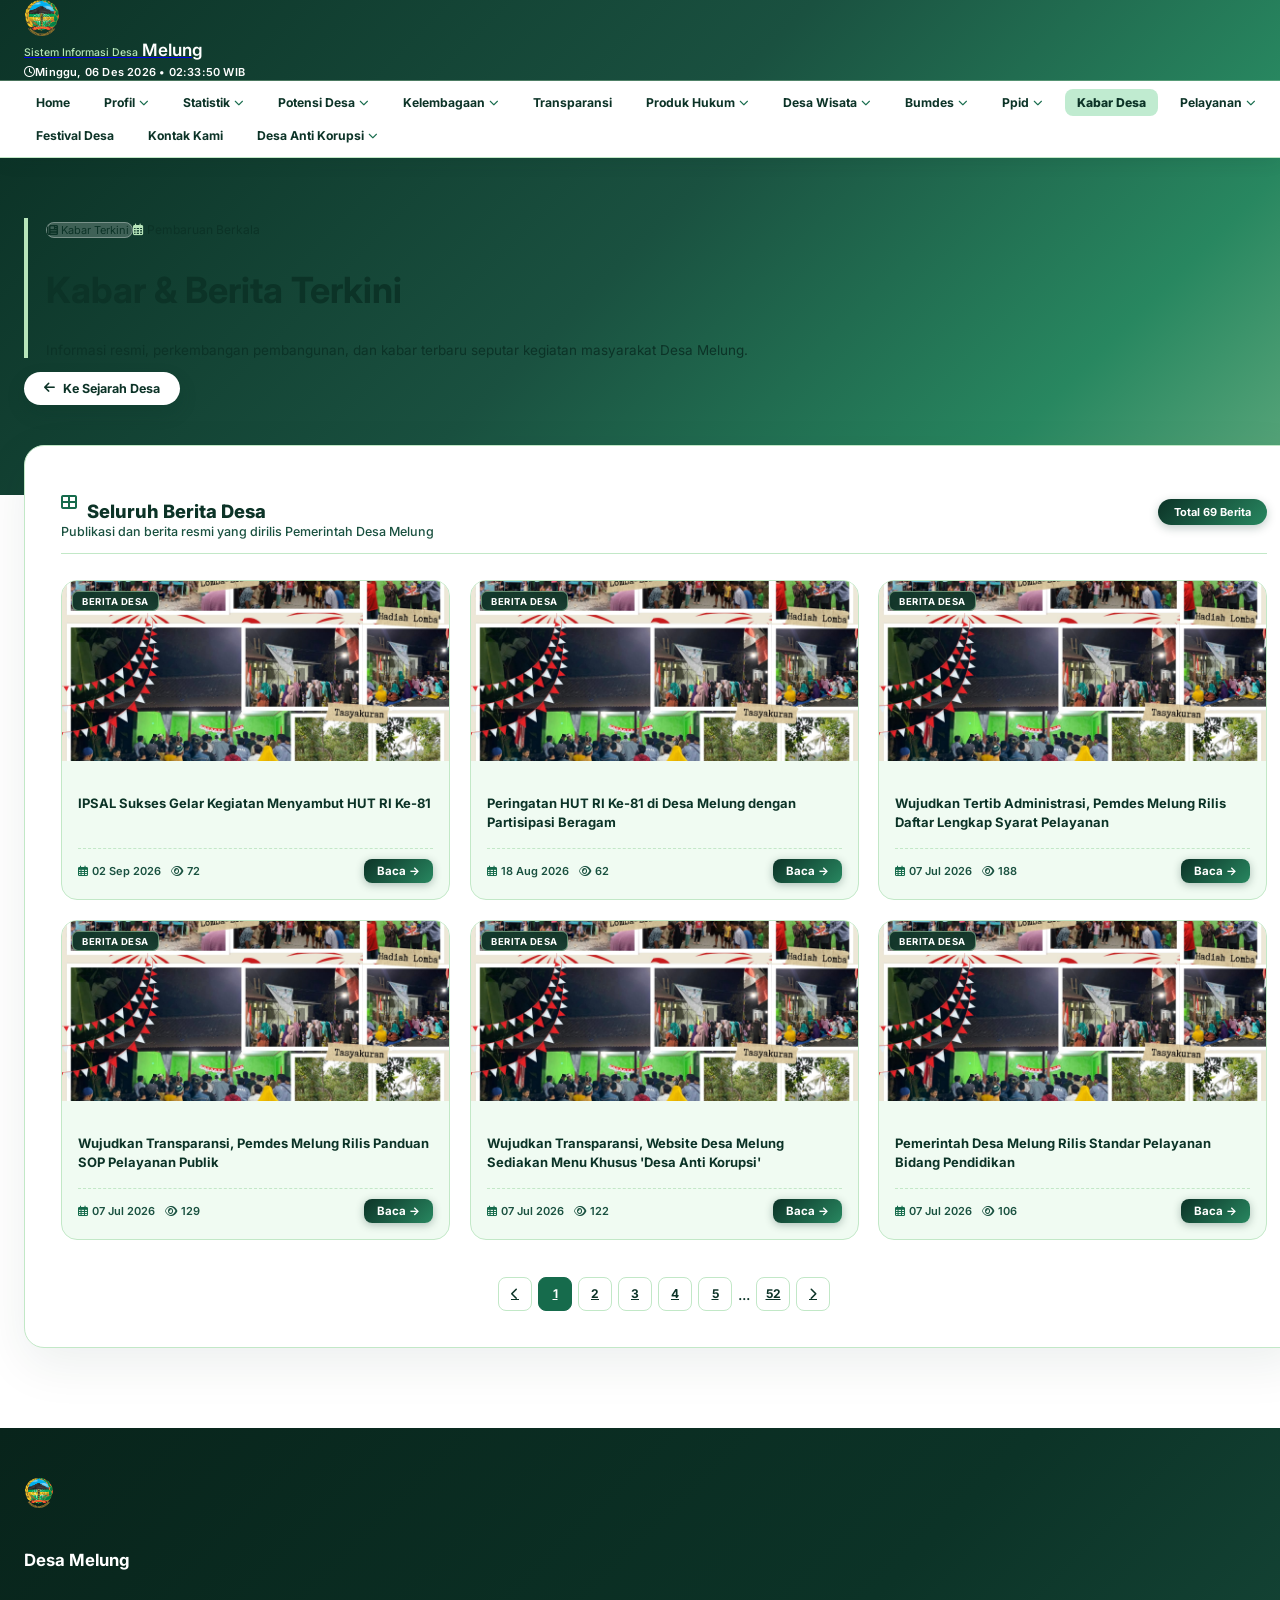
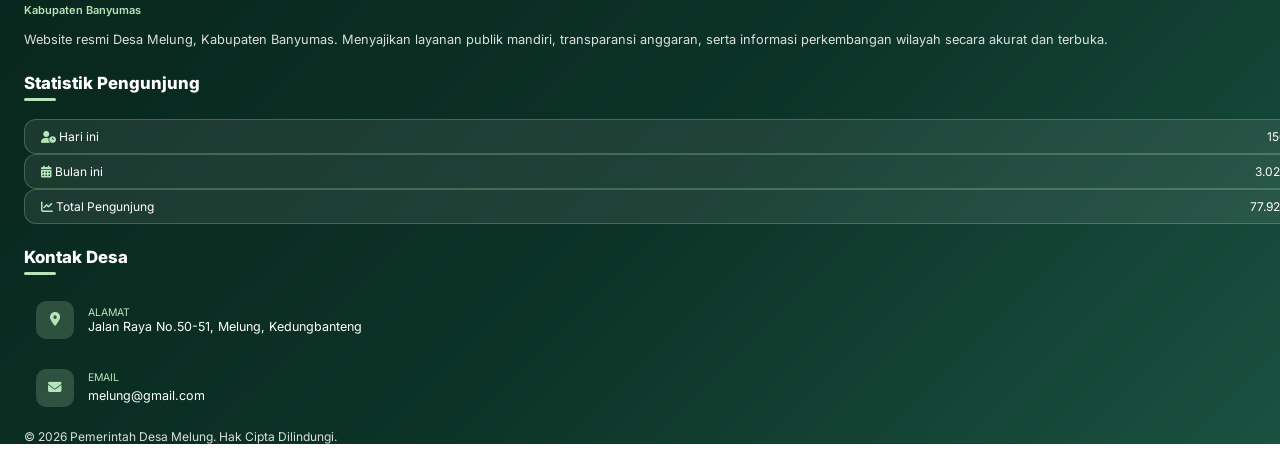
==== berita-desa/index.html @ a8d0fb26 "Update tampilan menu bar dan footer" ====
<!DOCTYPE html>
<html lang="id" id="top">
<head>
    <meta charset="utf-8">
    <meta name="viewport" content="width=device-width, initial-scale=1, shrink-to-fit=no">
    <title>Kabar & Berita Terkini - Desa Melung</title>
    <link rel="shortcut icon" href="../assets/images/logo-melung.png">
    <link rel="preconnect" href="https://fonts.googleapis.com">
    <link rel="preconnect" href="https://fonts.gstatic.com" crossorigin>
    <link href="https://fonts.googleapis.com/css2?family=Inter:wght@400;500;600;700;800&display=swap" rel="stylesheet">
    <link rel="stylesheet" href="https://cdnjs.cloudflare.com/ajax/libs/font-awesome/6.5.1/css/all.min.css">
    <link rel="stylesheet" href="https://melung.desa.id/themes/css/bootstrap.4.5.3.min.css">
    <link rel="stylesheet" href="style-custom.css">
</head>
<body class="home-two">
    <div class="page-wrapper w-100">
        <!-- Header -->
        <header class="main-header shadow-sm">
            <div class="header-top py-1 text-white">
                <div class="container-fluid d-flex align-items-center justify-content-between">
                    <a href="./index.html" class="brand-logo text-decoration-none d-flex align-items-center py-1">
                        <img src="../assets/images/logo-melung.png" alt="Logo Melung" class="mr-2 flex-shrink-0" style="width: 36px; height: 36px; object-fit: contain;">
                        <div class="d-flex flex-column" style="line-height: 1.2;">
                            <span class="text-uppercase" style="font-size: 10.5px; font-weight: 500; color: #b7e5ba;">Sistem Informasi Desa</span>
                            <span class="header-brand-name" style="font-size: 17px; font-weight: 600; color: #fff;">Melung</span>
                        </div>
                    </a>
                    <span class="header-realtime-info d-none d-sm-inline">
                        <i class="far fa-clock mr-1"></i><span id="realtime-clock">Memuat waktu...</span>
                    </span>
                </div>
            </div>

            <!-- Navigasi Utama (2 Baris Tanpa Ikon Menu) -->
            <div class="header-nav-bar">
                <div class="container-fluid">
                    <nav class="main-menu">
                        <ul class="navigation">
                            <li><a href="../sejarah-desa/" class="nav-static-item">Home</a></li>

                            <!-- Profil -->
                            <li class="nav-dropdown-item">
                                <a href="javascript:void(0)" class="nav-static-item">Profil <i class="fas fa-chevron-down nav-chevron"></i></a>
                                <div class="dropdown-popup">
                                    <a href="#" class="popup-link">Tentang Kami</a>
                                    <a href="#" class="popup-link">Visi Dan Misi</a>
                                    <a href="../sejarah-desa/" class="popup-link">Sejarah Desa</a>
                                    <a href="https://melung.desa.id/artikel-detail/profil-desa-melung" class="popup-link">Letak Geografis Desa</a>
                                    <a href="#" class="popup-link">Peta Desa</a>
                                    <a href="#" class="popup-link">Peta Pertanahan</a>
                                    <a href="https://melung.desa.id/artikel-detail/tentang-desa-melung" class="popup-link">Lambang, Motto, Dan Slogan Desa</a>
                                    <a href="#" class="popup-link">Prestasi Desa</a>
                                </div>
                            </li>

                            <!-- Statistik -->
                            <li class="nav-dropdown-item">
                                <a href="javascript:void(0)" class="nav-static-item">Statistik <i class="fas fa-chevron-down nav-chevron"></i></a>
                                <div class="dropdown-popup">
                                    <a href="https://melung.desa.id/artikel-detail/statistik" class="popup-link">Statistik Penduduk</a>
                                    <a href="#" class="popup-link">Statistik Pendidikan</a>
                                    <a href="#" class="popup-link">Statistik Pekerjaan</a>
                                    <a href="#" class="popup-link">Statistik Agama</a>
                                </div>
                            </li>

                            <!-- Potensi Desa -->
                            <li class="nav-dropdown-item">
                                <a href="javascript:void(0)" class="nav-static-item">Potensi Desa <i class="fas fa-chevron-down nav-chevron"></i></a>
                                <div class="dropdown-popup">
                                    <a href="#" class="popup-link">Potensi Perkebunan Kopi</a>
                                    <a href="#" class="popup-link">Pertanian & Peternakan</a>
                                    <a href="#" class="popup-link">Sumber Daya Air & PLTA</a>
                                    <a href="#" class="popup-link">UMKM Olahan Warga</a>
                                </div>
                            </li>

                            <!-- Kelembagaan -->
                            <li class="nav-dropdown-item">
                                <a href="javascript:void(0)" class="nav-static-item">Kelembagaan <i class="fas fa-chevron-down nav-chevron"></i></a>
                                <div class="dropdown-popup">
                                    <a href="https://melung.desa.id/artikel-detail/pemerintahan-desa" class="popup-link">Pemerintah Desa</a>
                                    <a href="https://melung.desa.id/artikel-detail/bpd" class="popup-link">BPD Desa Melung</a>
                                    <a href="https://melung.desa.id/artikel-detail/lembaga-kemasyarakatan-desa" class="popup-link">LPMD</a>
                                    <a href="#" class="popup-link">Karang Taruna</a>
                                </div>
                            </li>

                            <li><a href="https://melung.desa.id/artikel-detail/transparansi" class="nav-static-item">Transparansi</a></li>

                            <!-- Produk Hukum -->
                            <li class="nav-dropdown-item">
                                <a href="javascript:void(0)" class="nav-static-item">Produk Hukum <i class="fas fa-chevron-down nav-chevron"></i></a>
                                <div class="dropdown-popup">
                                    <a href="#" class="popup-link">Peraturan Desa (Perdes)</a>
                                    <a href="#" class="popup-link">Keputusan Kepala Desa</a>
                                </div>
                            </li>

                            <!-- Desa Wisata -->
                            <li class="nav-dropdown-item">
                                <a href="javascript:void(0)" class="nav-static-item">Desa Wisata <i class="fas fa-chevron-down nav-chevron"></i></a>
                                <div class="dropdown-popup">
                                    <a href="#" class="popup-link">Wisata Pagubugan Melung</a>
                                    <a href="#" class="popup-link">Ekowisata & Agro Camping</a>
                                </div>
                            </li>

                            <!-- Bumdes -->
                            <li class="nav-dropdown-item">
                                <a href="javascript:void(0)" class="nav-static-item">Bumdes <i class="fas fa-chevron-down nav-chevron"></i></a>
                                <div class="dropdown-popup">
                                    <a href="#" class="popup-link">Profil BUMDes Gumregah</a>
                                    <a href="#" class="popup-link">Unit Usaha BUMDes</a>
                                </div>
                            </li>

                            <!-- PPID -->
                            <li class="nav-dropdown-item">
                                <a href="javascript:void(0)" class="nav-static-item">Ppid <i class="fas fa-chevron-down nav-chevron"></i></a>
                                <div class="dropdown-popup">
                                    <a href="#" class="popup-link">Informasi Publik Berkala</a>
                                    <a href="#" class="popup-link">Permohonan Informasi</a>
                                </div>
                            </li>

                            <!-- Kabar Desa (Halaman Aktif) -->
                            <li><a href="./index.html" class="nav-static-item active">Kabar Desa</a></li>

                            <!-- Pelayanan -->
                            <li class="nav-dropdown-item">
                                <a href="javascript:void(0)" class="nav-static-item">Pelayanan <i class="fas fa-chevron-down nav-chevron"></i></a>
                                <div class="dropdown-popup">
                                    <a href="https://melung.desa.id/artikel-detail/wujudkan-tertib-administrasi-pemdes-melung-rilis-daftar-lengkap-syarat-pelayanan-publik" class="popup-link">Syarat Pelayanan</a>
                                    <a href="#" class="popup-link">Layanan Mandiri Online</a>
                                </div>
                            </li>

                            <li><a href="#" class="nav-static-item">Festival Desa</a></li>
                            <li><a href="#" class="nav-static-item">Kontak Kami</a></li>

                            <!-- Desa Anti Korupsi -->
                            <li class="nav-dropdown-item">
                                <a href="javascript:void(0)" class="nav-static-item">Desa Anti Korupsi <i class="fas fa-chevron-down nav-chevron"></i></a>
                                <div class="dropdown-popup">
                                    <a href="#" class="popup-link">Indikator Anti Korupsi</a>
                                    <a href="#" class="popup-link">Kanal Pengaduan WBS</a>
                                </div>
                            </li>
                        </ul>
                    </nav>
                </div>
            </div>
        </header>

        <!-- Hero Banner -->
        <section class="hero-page-banner">
            <div class="container-fluid">
                <div class="row align-items-center justify-content-between">
                    <div class="col-lg-9">
                        <div class="hero-title-wrapper">
                            <div class="d-flex align-items-center flex-wrap mb-2" style="gap: 8px;">
                                <span class="badge badge-success px-2.5 py-1 font-weight-bold" style="background: rgba(255,255,255,0.2); border: 1px solid rgba(255,255,255,0.3); border-radius: 20px; font-size: 11px;">
                                    <i class="fas fa-newspaper mr-1"></i> Kabar Terkini
                                </span>
                                <span class="text-white-50" style="font-size: 12px;"><i class="far fa-calendar-alt mr-1" style="color: #b7e5ba;"></i> Pembaruan Berkala</span>
                            </div>
                            <h1 class="text-white font-weight-bold" style="font-size: clamp(22px, 3.5vw, 36px);">Kabar & Berita Terkini</h1>
                            <p class="text-white-50 m-0" style="font-size: 13.5px;">Informasi resmi, perkembangan pembangunan, dan kabar terbaru seputar kegiatan masyarakat Desa Melung.</p>
                        </div>
                    </div>
                    <div class="col-lg-3 text-lg-right mt-3 mt-lg-0">
                        <a href="../sejarah-desa/" class="btn-back-landing">
                            <i class="fas fa-arrow-left mr-1"></i> Ke Sejarah Desa
                        </a>
                    </div>
                </div>
            </div>
        </section>

        <!-- Main Content -->
        <div style="background: var(--bg-body); padding-bottom: 80px; min-height: 70vh;">
            <div class="container-fluid">
                <div class="row">
                    <div class="col-12">
                        <div class="article-main-card">
                            <div class="news-header">
                                <div class="news-header-left">
                                    <div class="title-row">
                                        <span class="news-icon-square"><i class="fas fa-table-cells-large"></i></span>
                                        <h3 class="section-title">Seluruh Berita Desa</h3>
                                    </div>
                                    <p class="section-subtitle">Publikasi dan berita resmi yang dirilis Pemerintah Desa Melung</p>
                                </div>
                                <div class="news-header-right">
                                    <span class="badge-total">Total 69 Berita</span>
                                </div>
                            </div>

                            <div class="news-grid" id="newsGrid">
                                <!-- Render via JS -->
                            </div>

                            <div class="pagination-bar">
                                <a href="#" class="page-link prev"><i class="fas fa-chevron-left"></i></a>
                                <a href="#" class="page-link active">1</a>
                                <a href="#" class="page-link">2</a>
                                <a href="#" class="page-link">3</a>
                                <a href="#" class="page-link">4</a>
                                <a href="#" class="page-link">5</a>
                                <span class="page-dots">...</span>
                                <a href="#" class="page-link">52</a>
                                <a href="#" class="page-link next"><i class="fas fa-chevron-right"></i></a>
                            </div>
                        </div>
                    </div>
                </div>
            </div>
        </div>

        <!-- Footer -->
        <footer class="modern-footer-section">
            <div class="container-fluid position-relative z-2">
                <div class="row justify-content-between pb-3">
                    <div class="col-lg-4 col-md-6 mb-4">
                        <div class="d-flex align-items-center mb-3" style="gap: 12px;">
                            <div class="p-2 rounded-circle bg-white d-inline-flex align-items-center justify-content-center" style="width: 44px; height: 44px;">
                                <img src="../assets/images/logo-melung.png" alt="Logo Melung" style="height: 30px; width: 30px; object-fit: contain;">
                            </div>
                            <div>
                                <h5 class="font-weight-bold text-white mb-0" style="font-size: 1.05rem;">Desa Melung</h5>
                                <small style="color: #b7e5ba; font-weight: 600; font-size: 11px;">Kabupaten Banyumas</small>
                            </div>
                        </div>
                        <p style="font-size: 12.8px; color: rgba(255,255,255,0.85); line-height: 1.6;">Website resmi Desa Melung, Kabupaten Banyumas. Menyajikan layanan publik mandiri, transparansi anggaran, serta informasi perkembangan wilayah secara akurat dan terbuka.</p>
                    </div>

                    <div class="col-lg-4 col-md-6 mb-4">
                        <h4 class="modern-footer-title" style="font-size: 1.05rem;">Statistik Pengunjung</h4>
                        <div class="d-flex flex-column" style="gap: 9px;">
                            <div class="footer-counter-card" style="font-size: 12px; padding: 9px 16px;">
                                <div><i class="fas fa-user-clock mr-2"></i> Hari ini</div>
                                <span class="font-weight-bold">150</span>
                            </div>
                            <div class="footer-counter-card" style="font-size: 12px; padding: 9px 16px;">
                                <div><i class="fas fa-calendar-alt mr-2"></i> Bulan ini</div>
                                <span class="font-weight-bold">3.025</span>
                            </div>
                            <div class="footer-counter-card" style="font-size: 12px; padding: 9px 16px;">
                                <div><i class="fas fa-chart-line mr-2"></i> Total Pengunjung</div>
                                <span class="font-weight-bold" style="color: #b7e5ba;">77.926</span>
                            </div>
                        </div>
                    </div>

                    <div class="col-lg-4 col-md-12 mb-4">
                        <h4 class="modern-footer-title" style="font-size: 1.05rem;">Kontak Desa</h4>
                        <div class="footer-contact-item">
                            <div class="footer-contact-icon"><i class="fas fa-map-marker-alt"></i></div>
                            <div>
                                <div class="font-weight-bold" style="font-size: 10.5px;">ALAMAT</div>
                                <div style="font-size: 12.5px;">Jalan Raya No.50-51, Melung, Kedungbanteng</div>
                            </div>
                        </div>
                        <div class="footer-contact-item">
                            <div class="footer-contact-icon"><i class="fas fa-envelope"></i></div>
                            <div>
                                <div class="font-weight-bold" style="font-size: 10.5px;">EMAIL</div>
                                <span class="text-white" style="font-size: 12.5px;">melung@gmail.com</span>
                            </div>
                        </div>
                    </div>
                </div>

                <div class="text-center py-3 border-top" style="border-color: rgba(255,255,255,0.15) !important;">
                    <p class="mb-0" style="font-size: 12px; color: rgba(255,255,255,0.85);">&copy; 2026 Pemerintah Desa Melung. Hak Cipta Dilindungi.</p>
                </div>
            </div>
        </footer>
    </div>

    <a href="#top" id="backToTop" class="scroll-top">
        <span class="fa fa-angle-up"></span>
    </a>

    <script src="script.js"></script>
</body>
</html>
---- berita-desa/style-custom.css ----
:root {
  --bg-body: #ffffff;
  --bg-card: #ffffff;
  --bg-nav: #ffffff;
  --text-main: #0c3327;
  --text-muted: #1a5140;
  --border-ui: #c2e8c7;
  --border-input: #92d69a;
  --input-bg: #f0fbf2;
  --item-hover-bg: #dcf2e1;
  --accent-theme: #166b4c;
  --accent-soft: #b7e5ba;
  --accent-gold: #288760;
  --header-gradient: linear-gradient(135deg, #0c3327 0%, #1a5140 60%, #288760 100%);
  --hero-gradient: linear-gradient(135deg, #0c3327 0%, #1a5140 45%, #288760 80%, #5ca87c 100%);
  --footer-gradient: linear-gradient(135deg, #08241b 0%, #0c3327 55%, #1a5140 100%);
}

html {
  scroll-behavior: smooth;
}

html, body {
  width: 100%;
  margin: 0;
  padding: 0;
  overflow-x: clip !important;
}

body {
  background-color: var(--bg-body) !important;
  color: var(--text-main) !important;
  font-family: 'Inter', sans-serif;
}

button, input, select, textarea {
  font-family: inherit;
}

.container-fluid {
  width: 100% !important;
  padding: 0 1.5rem !important;
}

/* Header Navigasi 2 Baris */
.main-header {
  position: sticky !important;
  top: 0;
  width: 100%;
  z-index: 99999;
  background: var(--bg-nav) !important;
  box-shadow: 0 4px 18px -2px rgba(12, 51, 39, 0.12) !important;
}

.header-top {
  background: var(--header-gradient) !important;
  border-bottom: 1px solid rgba(183, 229, 186, 0.35);
}

.header-realtime-info {
  font-size: 11px !important;
  color: #ffffff !important;
  font-weight: 600;
  letter-spacing: 0.2px;
}

.header-realtime-info i {
  color: #ffffff !important;
}

.header-nav-bar {
  background: #ffffff !important;
  border-bottom: 1px solid var(--border-ui);
  padding: 8px 0 !important;
  overflow: visible !important;
}

.main-menu {
  overflow: visible !important;
}

.main-menu .navigation {
  display: flex !important;
  align-items: center;
  justify-content: flex-start;
  gap: 6px 10px;
  margin: 0;
  padding: 0;
  list-style: none;
  flex-wrap: wrap !important;
  overflow: visible !important;
}

.main-menu .navigation > li {
  position: relative !important;
  flex-shrink: 0;
}

.nav-static-item {
  font-weight: 700 !important;
  font-size: 12.2px;
  color: #0c3327 !important;
  background: transparent;
  padding: 6px 12px;
  border-radius: 8px;
  display: inline-flex;
  align-items: center;
  white-space: nowrap;
  text-decoration: none !important;
  transition: all 0.2s cubic-bezier(0.25, 1, 0.5, 1);
}

.nav-static-item:hover,
.nav-dropdown-item.is-open > .nav-static-item {
  background: #dcf2e1 !important;
  color: #0c3327 !important;
}

.nav-static-item.active {
  background: #c0ebd0 !important;
  color: #0c3327 !important;
  font-weight: 800 !important;
}

.nav-chevron {
  font-size: 9.5px;
  margin-left: 4px;
  color: #166b4c !important;
  transition: transform 0.3s cubic-bezier(0.34, 1.56, 0.64, 1);
}

.nav-dropdown-item.is-open .nav-chevron {
  transform: rotate(180deg);
}

/* Dropdown Popup */
.nav-dropdown-item {
  position: relative !important;
}

.dropdown-popup {
  position: absolute !important;
  top: 100% !important;
  left: 0 !important;
  min-width: 215px !important;
  background: #ffffff !important;
  border-radius: 12px !important;
  border: 1px solid rgba(0, 0, 0, 0.08) !important;
  box-shadow: 0 12px 32px rgba(12, 51, 39, 0.16) !important;
  padding: 8px 6px !important;
  display: flex !important;
  flex-direction: column !important;
  gap: 2px !important;
  z-index: 999999 !important;
  
  opacity: 0 !important;
  visibility: hidden !important;
  transform: translateY(-8px) !important;
  transform-origin: top center;
  pointer-events: none !important;
  
  transition: opacity 0.22s cubic-bezier(0.4, 0, 0.2, 1),
              transform 0.22s cubic-bezier(0.4, 0, 0.2, 1),
              visibility 0.22s ease !important;
  will-change: transform, opacity, visibility;
}

.nav-dropdown-item:hover .dropdown-popup,
.nav-dropdown-item.is-open .dropdown-popup {
  opacity: 1 !important;
  visibility: visible !important;
  transform: translateY(6px) !important;
  pointer-events: auto !important;
}

.nav-dropdown-item::after {
  content: '';
  position: absolute;
  top: 100%;
  left: 0;
  width: 100%;
  height: 10px;
}

.popup-link {
  display: block !important;
  padding: 7.5px 12px !important;
  font-size: 12px !important;
  font-weight: 600 !important;
  color: #2d3748 !important;
  text-decoration: none !important;
  border-radius: 8px !important;
  transition: background-color 0.2s ease, color 0.2s ease, transform 0.2s ease !important;
  white-space: nowrap;
}

.popup-link:hover {
  background-color: #dcf2e1 !important;
  color: #0c3327 !important;
  padding-left: 16px !important;
  transform: translateX(2px);
}

.popup-link.active {
  background: #c0ebd0 !important;
  color: #0c3327 !important;
  font-weight: 700;
}

/* Hero Banner */
.hero-page-banner {
  background: var(--hero-gradient);
  padding: 60px 0 90px;
  width: 100%;
  position: relative;
  overflow: hidden;
}

.hero-title-wrapper {
  border-left: 4px solid #b7e5ba;
  padding-left: 18px;
}

.btn-back-landing {
  display: inline-flex;
  align-items: center;
  gap: 8px;
  padding: 9px 20px;
  background: var(--bg-card);
  color: #0c3327 !important;
  font-weight: 700;
  font-size: 12.5px;
  border-radius: 30px;
  box-shadow: 0 8px 18px rgba(12, 51, 39, 0.2);
  text-decoration: none !important;
  transition: all 0.35s cubic-bezier(0.22, 1.25, 0.36, 1);
}

.btn-back-landing:hover {
  transform: translateX(-4px) scale(1.02);
  box-shadow: 0 10px 22px rgba(12, 51, 39, 0.3);
}

/* Kartu Utama & Grid Berita */
.article-main-card {
  background: var(--bg-card);
  border-radius: 20px;
  border: 1px solid var(--border-ui);
  box-shadow: 0 16px 50px rgba(12, 51, 39, 0.08);
  padding: 36px;
  margin-top: -50px;
  position: relative;
  z-index: 3;
}

.news-header {
  display: flex;
  justify-content: space-between;
  align-items: center;
  margin-bottom: 26px;
  padding-bottom: 14px;
  border-bottom: 1px solid var(--border-ui);
}

.title-row {
  display: flex;
  align-items: center;
  gap: 10px;
}

.news-icon-square {
  color: #166b4c !important;
  font-size: 16px;
}

.section-title {
  font-size: 1.15rem;
  font-weight: 800;
  color: #0c3327 !important;
  margin-bottom: 0;
}

.section-subtitle {
  font-size: 12.5px;
  color: #1a5140 !important;
  font-weight: 500;
  margin-top: 2px;
  margin-bottom: 0;
}

.badge-total {
  background: linear-gradient(135deg, #0c3327 0%, #288760 100%);
  color: #ffffff !important;
  padding: 6px 16px;
  border-radius: 50px;
  font-size: 11px;
  font-weight: 700;
  box-shadow: 0 3px 10px rgba(12, 51, 39, 0.25);
}

.news-grid {
  display: grid;
  grid-template-columns: repeat(3, 1fr);
  gap: 20px;
}

.news-card {
  background: var(--input-bg);
  border: 1px solid var(--border-ui);
  border-radius: 16px;
  overflow: hidden;
  display: flex;
  flex-direction: column;
  transition: transform 0.35s cubic-bezier(0.22, 1.25, 0.36, 1),
              box-shadow 0.35s ease,
              background-color 0.3s ease,
              border-color 0.3s ease;
  will-change: transform, box-shadow;
  cursor: pointer;
}

.news-card:hover {
  transform: translateY(-6px) scale(1.015);
  background-color: #ffffff !important;
  border-color: #288760;
  box-shadow: 0 16px 36px -6px rgba(12, 51, 39, 0.22);
}

.card-image-wrap {
  position: relative;
  width: 100%;
  height: 180px;
  background-color: #e2e8f0;
  overflow: hidden;
}

.card-thumb {
  width: 100%;
  height: 100%;
  object-fit: cover;
  transition: transform 0.5s cubic-bezier(0.16, 1, 0.3, 1);
}

.news-card:hover .card-thumb {
  transform: scale(1.08);
}

.card-badge {
  position: absolute;
  top: 10px;
  left: 10px;
  background: rgba(12, 51, 39, 0.92);
  backdrop-filter: blur(4px);
  color: #ffffff !important;
  border: 1px solid rgba(183, 229, 186, 0.5);
  font-size: 9.5px;
  font-weight: 700;
  letter-spacing: 0.5px;
  padding: 3.5px 9px;
  border-radius: 6px;
}

.card-content {
  padding: 16px;
  display: flex;
  flex-direction: column;
  flex-grow: 1;
}

.card-title {
  font-size: 13px;
  font-weight: 700;
  line-height: 1.45;
  color: #0c3327 !important;
  margin-bottom: 16px;
  display: -webkit-box;
  -webkit-line-clamp: 2;
  line-clamp: 2;
  -webkit-box-orient: vertical;
  overflow: hidden;
  height: 38px;
  transition: color 0.3s ease;
}

.news-card:hover .card-title {
  color: #166b4c !important;
}

.card-footer {
  margin-top: auto;
  display: flex;
  justify-content: space-between;
  align-items: center;
  padding-top: 10px;
  border-top: 1px dashed var(--border-ui);
}

.meta-stats {
  display: flex;
  align-items: center;
  gap: 10px;
  font-size: 11px;
}

.date-text, .views-text {
  color: #1a5140 !important;
  font-weight: 600;
  display: flex;
  align-items: center;
  gap: 4px;
}

.date-text i {
  color: #166b4c !important;
}

.btn-baca,
.btn-baca:hover,
.btn-baca:focus,
.btn-baca:active,
.btn-baca:visited {
  background: linear-gradient(135deg, #0c3327 0%, #288760 100%) !important;
  color: #ffffff !important;
  font-size: 11.5px;
  font-weight: 700;
  padding: 5px 13px;
  border-radius: 8px;
  display: inline-flex;
  align-items: center;
  gap: 5px;
  text-decoration: none !important;
  transition: transform 0.25s cubic-bezier(0.34, 1.56, 0.64, 1),
              box-shadow 0.25s ease,
              filter 0.25s ease;
  box-shadow: 0 2px 8px rgba(12, 51, 39, 0.3);
  border: none;
}

.btn-baca:hover {
  transform: translateY(-2px) scale(1.04);
  box-shadow: 0 6px 16px rgba(12, 51, 39, 0.4);
  filter: brightness(1.1);
  color: #ffffff !important;
}

/* Pop-Up Modal */
.article-modal-backdrop {
  position: fixed;
  top: 0;
  left: 0;
  width: 100vw;
  height: 100vh;
  background: rgba(12, 51, 39, 0.82);
  backdrop-filter: blur(6px);
  z-index: 999999;
  display: flex;
  align-items: center;
  justify-content: center;
  padding: 20px;
  opacity: 0;
  visibility: hidden;
  transition: all 0.35s ease;
}

.article-modal-backdrop.is-open {
  opacity: 1;
  visibility: visible;
}

.article-modal-container {
  background: #ffffff;
  width: 100%;
  max-width: 820px;
  max-height: 88vh;
  border-radius: 20px;
  box-shadow: 0 25px 60px rgba(0, 0, 0, 0.35);
  overflow-y: auto;
  position: relative;
  transform: translateY(30px) scale(0.95);
  transition: transform 0.35s cubic-bezier(0.22, 1.25, 0.36, 1);
  padding: 32px;
}

.article-modal-backdrop.is-open .article-modal-container {
  transform: translateY(0) scale(1);
}

.modal-close-btn {
  position: absolute;
  top: 18px;
  right: 18px;
  width: 36px;
  height: 36px;
  border-radius: 50%;
  background: #f1f5f9;
  color: #334155;
  border: none;
  display: flex;
  align-items: center;
  justify-content: center;
  font-size: 16px;
  cursor: pointer;
  transition: all 0.2s ease;
  z-index: 10;
}

.modal-close-btn:hover {
  background: #e2e8f0;
  color: #0f172a;
  transform: scale(1.1);
}

.modal-article-header {
  border-bottom: 1px solid var(--border-ui);
  padding-bottom: 16px;
  margin-bottom: 20px;
}

.modal-article-title {
  font-size: 1.45rem;
  font-weight: 800;
  color: #0c3327 !important;
  line-height: 1.4;
  margin-top: 10px;
  margin-bottom: 12px;
}

.modal-meta-row {
  display: flex;
  align-items: center;
  gap: 16px;
  font-size: 12px;
  color: #1a5140 !important;
  font-weight: 600;
}

.modal-banner-wrap {
  width: 100%;
  text-align: center;
  margin-bottom: 20px;
}

.modal-article-img {
  width: 100%;
  max-height: 300px;
  object-fit: cover;
  border-radius: 14px;
  box-shadow: 0 6px 18px rgba(0, 0, 0, 0.08);
}

.modal-article-body {
  font-size: 14.5px;
  line-height: 1.85;
  color: #0c3327 !important;
  text-align: justify;
}

.modal-article-body p {
  margin-bottom: 16px;
}

.ipsal-gallery-collage {
  position: relative;
  width: 100%;
  border-radius: 16px;
  overflow: hidden;
  margin-bottom: 24px;
  background: #f1f5f9;
  border: 1px solid var(--border-ui);
}

.ipsal-main-collage-img {
  width: 100%;
  height: auto;
  max-height: 320px;
  object-fit: cover;
  display: block;
}

.collage-label {
  position: absolute;
  background: #b7e5ba;
  color: #0c3327;
  font-family: 'Courier New', Courier, monospace;
  font-weight: 800;
  font-size: 13px;
  padding: 3px 12px;
  border-radius: 2px;
  box-shadow: 2px 3px 8px rgba(0, 0, 0, 0.25);
  border: 1px solid rgba(12, 51, 39, 0.2);
  z-index: 5;
}

.collage-item.pos-lomba .collage-label {
  top: 12px;
  left: 36%;
  transform: rotate(-3deg);
}

.collage-item.pos-hadiah .collage-label {
  top: 36px;
  right: 18px;
  transform: rotate(2deg);
}

.collage-item.pos-tasyakuran .collage-label {
  bottom: 24%;
  right: 22%;
  transform: rotate(-2deg);
}

/* Animasi Statistik Pengunjung & Kontak Desa */
.modern-footer-section {
  background: var(--footer-gradient);
  color: #ffffff !important;
  padding-top: 50px;
  width: 100%;
}

.modern-footer-title {
  padding-bottom: 8px;
  margin-bottom: 18px;
  position: relative;
  font-weight: 800;
}

.modern-footer-title::after {
  content: '';
  position: absolute;
  left: 0;
  bottom: 0;
  width: 32px;
  height: 3px;
  background: #b7e5ba;
  border-radius: 2px;
}

/* Kartu Statistik Pengunjung */
.footer-counter-card {
  background: rgba(255, 255, 255, 0.08);
  border: 1px solid rgba(183, 229, 186, 0.25);
  border-radius: 12px;
  display: flex;
  align-items: center;
  justify-content: space-between;
  transition: transform 0.35s cubic-bezier(0.34, 1.56, 0.64, 1),
              box-shadow 0.35s ease,
              background-color 0.3s ease,
              border-color 0.3s ease;
  cursor: default;
  position: relative;
  overflow: hidden;
}

.footer-counter-card::before {
  content: '';
  position: absolute;
  top: 0;
  left: -100%;
  width: 50%;
  height: 100%;
  background: linear-gradient(90deg, transparent, rgba(255, 255, 255, 0.15), transparent);
  transition: left 0.6s ease;
}

.footer-counter-card:hover {
  transform: translateY(-4px) scale(1.02);
  background-color: rgba(255, 255, 255, 0.16) !important;
  border-color: rgba(183, 229, 186, 0.6) !important;
  box-shadow: 0 10px 24px -4px rgba(0, 0, 0, 0.3), 0 0 12px rgba(183, 229, 186, 0.2);
}

.footer-counter-card:hover::before {
  left: 120%;
}

.footer-counter-card i {
  transition: transform 0.35s cubic-bezier(0.34, 1.56, 0.64, 1), color 0.3s ease;
  color: #b7e5ba !important;
}

.footer-counter-card:hover i {
  transform: scale(1.25) rotate(-10deg);
  color: #ffffff !important;
}

.footer-counter-card span {
  transition: transform 0.3s ease, color 0.3s ease, text-shadow 0.3s ease;
  color: #ffffff !important;
}

.footer-counter-card:hover span {
  color: #b7e5ba !important;
  text-shadow: 0 0 8px rgba(183, 229, 186, 0.4);
}

/* Kontak Desa */
.footer-contact-item {
  display: flex;
  align-items: center;
  gap: 14px;
  margin-bottom: 14px;
  padding: 8px 12px;
  border-radius: 12px;
  background: transparent;
  transition: transform 0.35s cubic-bezier(0.25, 1, 0.5, 1),
              background-color 0.3s ease,
              box-shadow 0.3s ease;
  cursor: default;
}

.footer-contact-item:hover {
  transform: translateX(8px);
  background-color: rgba(255, 255, 255, 0.08);
  box-shadow: 0 4px 14px rgba(0, 0, 0, 0.15);
}

.footer-contact-icon {
  width: 38px;
  height: 38px;
  border-radius: 10px;
  background: rgba(183, 229, 186, 0.2);
  color: #b7e5ba !important;
  display: flex;
  align-items: center;
  justify-content: center;
  flex-shrink: 0;
  font-size: 13.5px;
  transition: transform 0.4s cubic-bezier(0.34, 1.56, 0.64, 1),
              background-color 0.3s ease,
              color 0.3s ease,
              box-shadow 0.3s ease;
}

.footer-contact-item:hover .footer-contact-icon {
  transform: scale(1.18) rotate(12deg);
  background-color: #b7e5ba !important;
  color: #0c3327 !important;
  box-shadow: 0 6px 16px rgba(183, 229, 186, 0.35);
}

.footer-contact-item div div:first-child {
  transition: color 0.3s ease, letter-spacing 0.3s ease;
  color: #b7e5ba !important;
}

.footer-contact-item:hover div div:first-child {
  color: #ffffff !important;
  letter-spacing: 0.8px;
}

/* Scroll Top & Responsive */
.pagination-bar {
  display: flex;
  justify-content: center;
  align-items: center;
  gap: 6px;
  margin-top: 36px;
}

.page-link {
  width: 32px;
  height: 32px;
  display: inline-flex;
  justify-content: center;
  align-items: center;
  font-size: 12px;
  font-weight: 700;
  color: #0c3327 !important;
  border-radius: 8px;
  border: 1px solid var(--border-ui);
  background: #ffffff;
  transition: all 0.2s ease;
}

.page-link.active {
  background: #166b4c !important;
  color: #ffffff !important;
  border-color: #166b4c;
}

.page-link:hover:not(.active) {
  background: #dcf2e1;
  color: #0c3327;
  border-color: #288760;
}

.scroll-top {
  position: fixed;
  bottom: 25px;
  right: 25px;
  width: 38px;
  height: 38px;
  background: linear-gradient(135deg, #0c3327, #288760);
  color: #ffffff !important;
  border-radius: 50%;
  z-index: 999;
  box-shadow: 0 4px 12px rgba(12, 51, 39, 0.35);
  display: inline-flex;
  align-items: center;
  justify-content: center;
  text-decoration: none;
  font-size: 13px;
  transition: transform 0.35s cubic-bezier(0.22, 1.25, 0.36, 1);
}

.scroll-top:hover {
  transform: translateY(-4px) scale(1.08);
}

@media (max-width: 991px) {
  .container-fluid {
    padding: 0 1rem !important;
  }
  .main-menu .navigation {
    justify-content: flex-start !important;
    gap: 4px;
  }
  .news-grid {
    grid-template-columns: repeat(2, 1fr);
  }
}

@media (max-width: 768px) {
  .article-main-card {
    padding: 20px 16px !important;
    margin-top: -25px !important;
  }
  .news-grid {
    grid-template-columns: 1fr;
  }
  .news-header {
    flex-direction: column;
    align-items: flex-start;
    gap: 12px;
  }
}
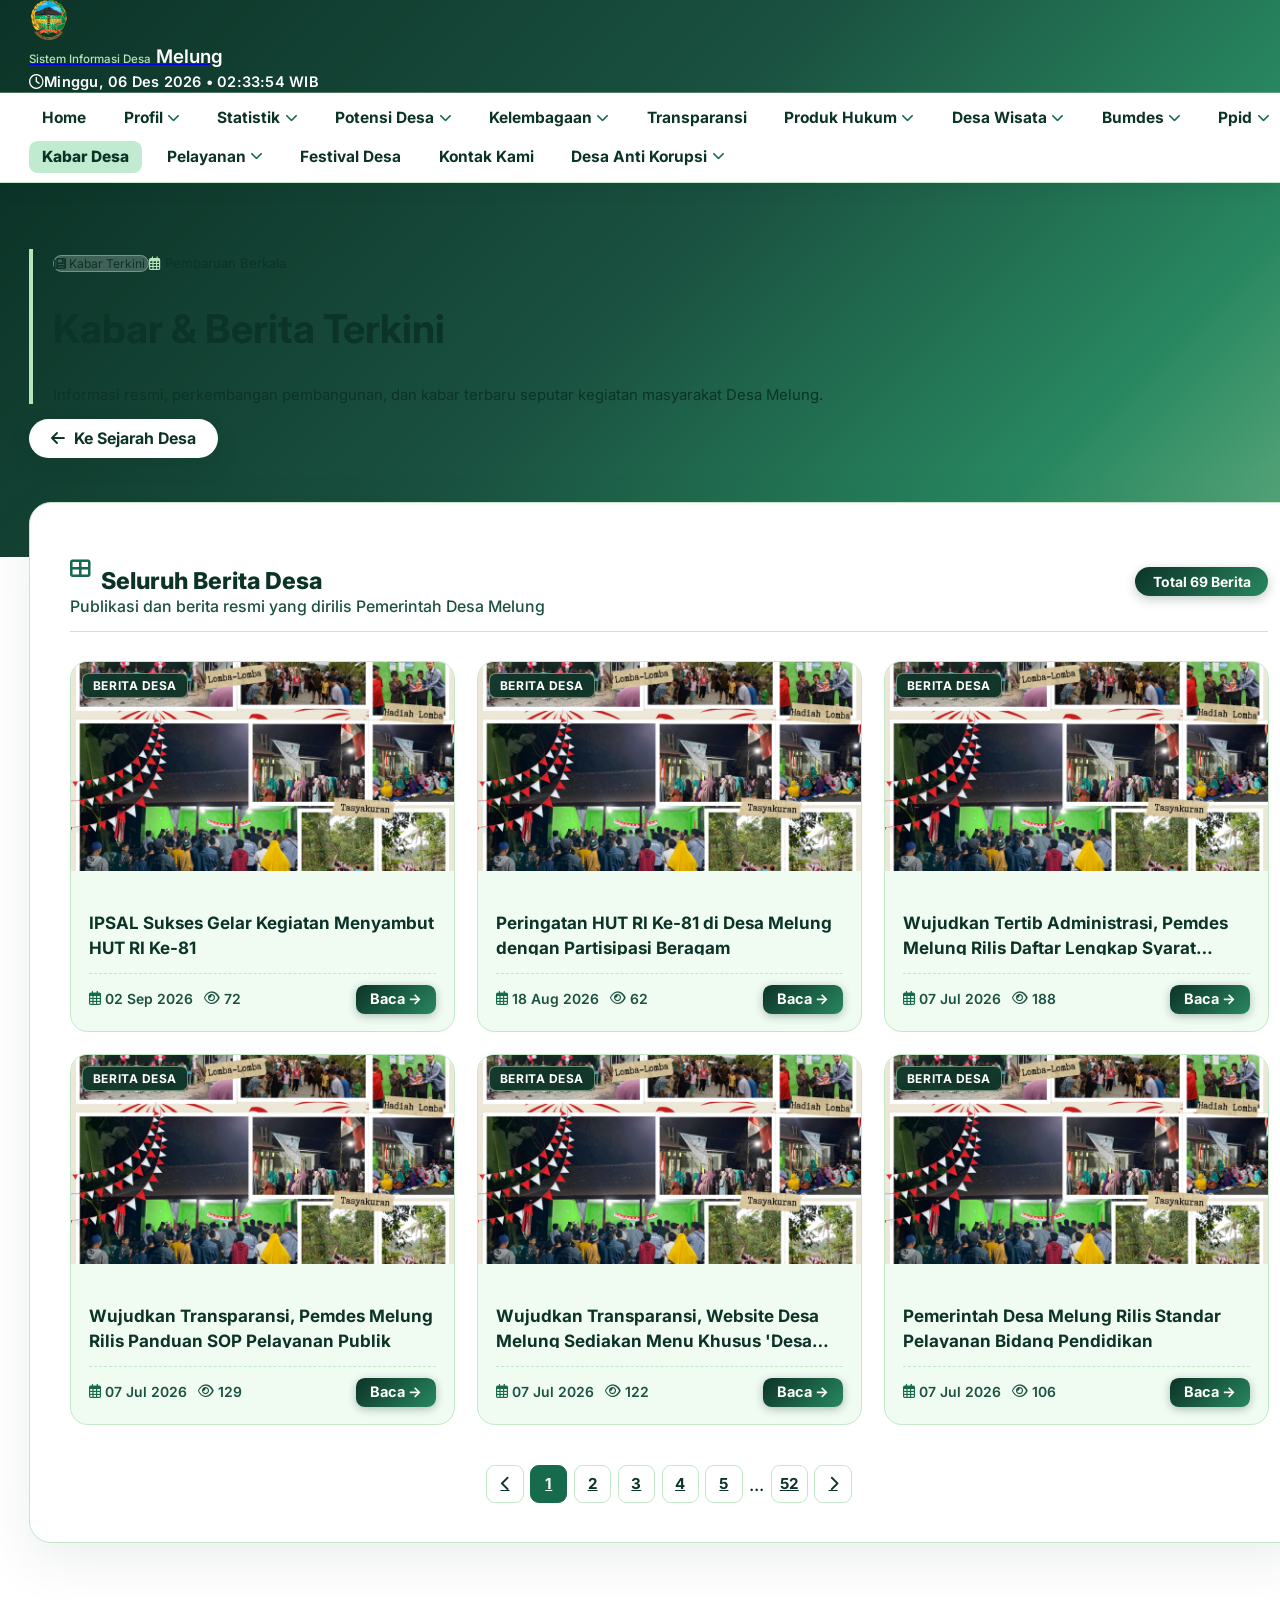
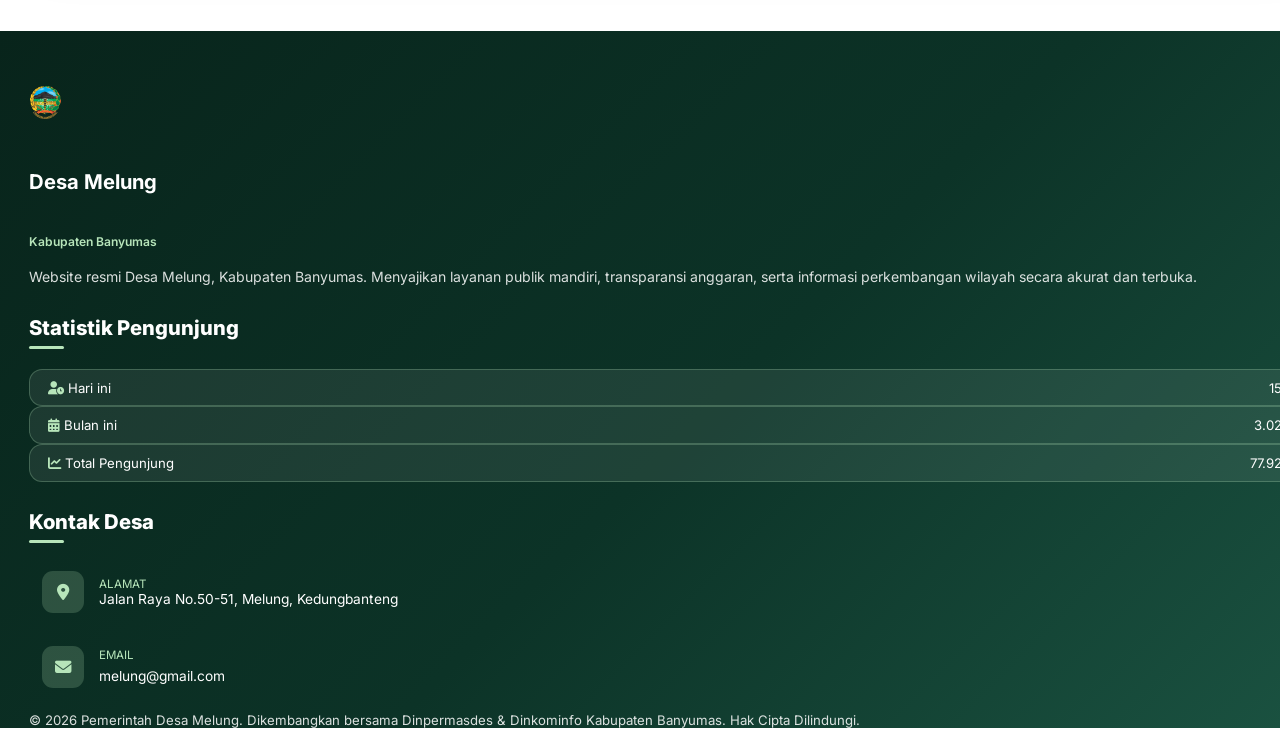
==== commit dded262d: "Update tampilan zoom dan styling berita serta sejarah desa" ====
--- a/berita-desa/index.html
+++ b/berita-desa/index.html
@@ -273,7 +273,7 @@
                 </div>
 
                 <div class="text-center py-3 border-top" style="border-color: rgba(255,255,255,0.15) !important;">
-                    <p class="mb-0" style="font-size: 12px; color: rgba(255,255,255,0.85);">&copy; 2026 Pemerintah Desa Melung. Hak Cipta Dilindungi.</p>
+                    <p class="mb-0" style="font-size: 12px; color: rgba(255,255,255,0.85);">&copy; 2026 Pemerintah Desa Melung. Dikembangkan bersama Dinpermasdes & Dinkominfo Kabupaten Banyumas. Hak Cipta Dilindungi.</p>
                 </div>
             </div>
         </footer>
--- a/berita-desa/style-custom.css
+++ b/berita-desa/style-custom.css
@@ -1,417 +1,423 @@
 :root {
-  --bg-body: #ffffff;
-  --bg-card: #ffffff;
-  --bg-nav: #ffffff;
-  --text-main: #0c3327;
-  --text-muted: #1a5140;
-  --border-ui: #c2e8c7;
-  --border-input: #92d69a;
-  --input-bg: #f0fbf2;
-  --item-hover-bg: #dcf2e1;
-  --accent-theme: #166b4c;
-  --accent-soft: #b7e5ba;
-  --accent-gold: #288760;
-  --header-gradient: linear-gradient(135deg, #0c3327 0%, #1a5140 60%, #288760 100%);
-  --hero-gradient: linear-gradient(135deg, #0c3327 0%, #1a5140 45%, #288760 80%, #5ca87c 100%);
-  --footer-gradient: linear-gradient(135deg, #08241b 0%, #0c3327 55%, #1a5140 100%);
+--bg-body: #ffffff;
+--bg-card: #ffffff;
+--bg-nav: #ffffff;
+--text-main: #0c3327;
+--text-muted: #1a5140;
+--border-ui: #c2e8c7;
+--border-input: #92d69a;
+--input-bg: #f0fbf2;
+--item-hover-bg: #dcf2e1;
+--accent-theme: #166b4c;
+--accent-soft: #b7e5ba;
+--accent-gold: #288760;
+--header-gradient: linear-gradient(135deg, #0c3327 0%, #1a5140 60%, #288760 100%);
+--hero-gradient: linear-gradient(135deg, #0c3327 0%, #1a5140 45%, #288760 80%, #5ca87c 100%);
+--footer-gradient: linear-gradient(135deg, #08241b 0%, #0c3327 55%, #1a5140 100%);
 }
 
 html {
-  scroll-behavior: smooth;
+scroll-behavior: smooth;
+/* Mengatur font dasar ke 110% agar pas (tidak terlalu besar) */
+font-size: 110% !important;
 }
 
 html, body {
-  width: 100%;
-  margin: 0;
-  padding: 0;
-  overflow-x: clip !important;
+width: 100%;
+margin: 0;
+padding: 0;
+overflow-x: clip !important;
 }
 
 body {
-  background-color: var(--bg-body) !important;
-  color: var(--text-main) !important;
-  font-family: 'Inter', sans-serif;
+background-color: var(--bg-body) !important;
+color: var(--text-main) !important;
+font-family: 'Inter', sans-serif;
+/* Zoom 110% ideal */
+zoom: 1.1;
+-moz-transform: scale(1.1);
+-moz-transform-origin: 0 0;
 }
 
 button, input, select, textarea {
-  font-family: inherit;
+font-family: inherit;
 }
 
 .container-fluid {
-  width: 100% !important;
-  padding: 0 1.5rem !important;
+width: 100% !important;
+padding: 0 1.5rem !important;
 }
 
 /* Header Navigasi 2 Baris */
 .main-header {
-  position: sticky !important;
-  top: 0;
-  width: 100%;
-  z-index: 99999;
-  background: var(--bg-nav) !important;
-  box-shadow: 0 4px 18px -2px rgba(12, 51, 39, 0.12) !important;
+position: sticky !important;
+top: 0;
+width: 100%;
+z-index: 99999;
+background: var(--bg-nav) !important;
+box-shadow: 0 4px 18px -2px rgba(12, 51, 39, 0.12) !important;
 }
 
 .header-top {
-  background: var(--header-gradient) !important;
-  border-bottom: 1px solid rgba(183, 229, 186, 0.35);
+background: var(--header-gradient) !important;
+border-bottom: 1px solid rgba(183, 229, 186, 0.35);
 }
 
 .header-realtime-info {
-  font-size: 11px !important;
-  color: #ffffff !important;
-  font-weight: 600;
-  letter-spacing: 0.2px;
+font-size: 0.75rem !important;
+color: #ffffff !important;
+font-weight: 600;
+letter-spacing: 0.2px;
 }
 
 .header-realtime-info i {
-  color: #ffffff !important;
+color: #ffffff !important;
 }
 
 .header-nav-bar {
-  background: #ffffff !important;
-  border-bottom: 1px solid var(--border-ui);
-  padding: 8px 0 !important;
-  overflow: visible !important;
+background: #ffffff !important;
+border-bottom: 1px solid var(--border-ui);
+padding: 8px 0 !important;
+overflow: visible !important;
 }
 
 .main-menu {
-  overflow: visible !important;
+overflow: visible !important;
 }
 
 .main-menu .navigation {
-  display: flex !important;
-  align-items: center;
-  justify-content: flex-start;
-  gap: 6px 10px;
-  margin: 0;
-  padding: 0;
-  list-style: none;
-  flex-wrap: wrap !important;
-  overflow: visible !important;
+display: flex !important;
+align-items: center;
+justify-content: flex-start;
+gap: 6px 10px;
+margin: 0;
+padding: 0;
+list-style: none;
+flex-wrap: wrap !important;
+overflow: visible !important;
 }
 
 .main-menu .navigation > li {
-  position: relative !important;
-  flex-shrink: 0;
+position: relative !important;
+flex-shrink: 0;
 }
 
 .nav-static-item {
-  font-weight: 700 !important;
-  font-size: 12.2px;
-  color: #0c3327 !important;
-  background: transparent;
-  padding: 6px 12px;
-  border-radius: 8px;
-  display: inline-flex;
-  align-items: center;
-  white-space: nowrap;
-  text-decoration: none !important;
-  transition: all 0.2s cubic-bezier(0.25, 1, 0.5, 1);
+font-weight: 700 !important;
+font-size: 0.8rem;
+color: #0c3327 !important;
+background: transparent;
+padding: 6px 12px;
+border-radius: 8px;
+display: inline-flex;
+align-items: center;
+white-space: nowrap;
+text-decoration: none !important;
+transition: all 0.2s cubic-bezier(0.25, 1, 0.5, 1);
 }
 
 .nav-static-item:hover,
 .nav-dropdown-item.is-open > .nav-static-item {
-  background: #dcf2e1 !important;
-  color: #0c3327 !important;
+background: #dcf2e1 !important;
+color: #0c3327 !important;
 }
 
 .nav-static-item.active {
-  background: #c0ebd0 !important;
-  color: #0c3327 !important;
-  font-weight: 800 !important;
+background: #c0ebd0 !important;
+color: #0c3327 !important;
+font-weight: 800 !important;
 }
 
 .nav-chevron {
-  font-size: 9.5px;
-  margin-left: 4px;
-  color: #166b4c !important;
-  transition: transform 0.3s cubic-bezier(0.34, 1.56, 0.64, 1);
+font-size: 0.65rem;
+margin-left: 4px;
+color: #166b4c !important;
+transition: transform 0.3s cubic-bezier(0.34, 1.56, 0.64, 1);
 }
 
 .nav-dropdown-item.is-open .nav-chevron {
-  transform: rotate(180deg);
+transform: rotate(180deg);
 }
 
 /* Dropdown Popup */
 .nav-dropdown-item {
-  position: relative !important;
+position: relative !important;
 }
 
 .dropdown-popup {
-  position: absolute !important;
-  top: 100% !important;
-  left: 0 !important;
-  min-width: 215px !important;
-  background: #ffffff !important;
-  border-radius: 12px !important;
-  border: 1px solid rgba(0, 0, 0, 0.08) !important;
-  box-shadow: 0 12px 32px rgba(12, 51, 39, 0.16) !important;
-  padding: 8px 6px !important;
-  display: flex !important;
-  flex-direction: column !important;
-  gap: 2px !important;
-  z-index: 999999 !important;
-  
-  opacity: 0 !important;
-  visibility: hidden !important;
-  transform: translateY(-8px) !important;
-  transform-origin: top center;
-  pointer-events: none !important;
-  
-  transition: opacity 0.22s cubic-bezier(0.4, 0, 0.2, 1),
-              transform 0.22s cubic-bezier(0.4, 0, 0.2, 1),
-              visibility 0.22s ease !important;
-  will-change: transform, opacity, visibility;
+position: absolute !important;
+top: 100% !important;
+left: 0 !important;
+min-width: 215px !important;
+background: #ffffff !important;
+border-radius: 12px !important;
+border: 1px solid rgba(0, 0, 0, 0.08) !important;
+box-shadow: 0 12px 32px rgba(12, 51, 39, 0.16) !important;
+padding: 8px 6px !important;
+display: flex !important;
+flex-direction: column !important;
+gap: 2px !important;
+z-index: 999999 !important;
+
+opacity: 0 !important;
+visibility: hidden !important;
+transform: translateY(-8px) !important;
+transform-origin: top center;
+pointer-events: none !important;
+
+transition: opacity 0.22s cubic-bezier(0.4, 0, 0.2, 1),
+transform 0.22s cubic-bezier(0.4, 0, 0.2, 1),
+visibility 0.22s ease !important;
+will-change: transform, opacity, visibility;
 }
 
 .nav-dropdown-item:hover .dropdown-popup,
 .nav-dropdown-item.is-open .dropdown-popup {
-  opacity: 1 !important;
-  visibility: visible !important;
-  transform: translateY(6px) !important;
-  pointer-events: auto !important;
+opacity: 1 !important;
+visibility: visible !important;
+transform: translateY(6px) !important;
+pointer-events: auto !important;
 }
 
 .nav-dropdown-item::after {
-  content: '';
-  position: absolute;
-  top: 100%;
-  left: 0;
-  width: 100%;
-  height: 10px;
+content: '';
+position: absolute;
+top: 100%;
+left: 0;
+width: 100%;
+height: 10px;
 }
 
 .popup-link {
-  display: block !important;
-  padding: 7.5px 12px !important;
-  font-size: 12px !important;
-  font-weight: 600 !important;
-  color: #2d3748 !important;
-  text-decoration: none !important;
-  border-radius: 8px !important;
-  transition: background-color 0.2s ease, color 0.2s ease, transform 0.2s ease !important;
-  white-space: nowrap;
+display: block !important;
+padding: 7.5px 12px !important;
+font-size: 0.78rem !important;
+font-weight: 600 !important;
+color: #2d3748 !important;
+text-decoration: none !important;
+border-radius: 8px !important;
+transition: background-color 0.2s ease, color 0.2s ease, transform 0.2s ease !important;
+white-space: nowrap;
 }
 
 .popup-link:hover {
-  background-color: #dcf2e1 !important;
-  color: #0c3327 !important;
-  padding-left: 16px !important;
-  transform: translateX(2px);
+background-color: #dcf2e1 !important;
+color: #0c3327 !important;
+padding-left: 16px !important;
+transform: translateX(2px);
 }
 
 .popup-link.active {
-  background: #c0ebd0 !important;
-  color: #0c3327 !important;
-  font-weight: 700;
+background: #c0ebd0 !important;
+color: #0c3327 !important;
+font-weight: 700;
 }
 
 /* Hero Banner */
 .hero-page-banner {
-  background: var(--hero-gradient);
-  padding: 60px 0 90px;
-  width: 100%;
-  position: relative;
-  overflow: hidden;
+background: var(--hero-gradient);
+padding: 60px 0 90px;
+width: 100%;
+position: relative;
+overflow: hidden;
 }
 
 .hero-title-wrapper {
-  border-left: 4px solid #b7e5ba;
-  padding-left: 18px;
+border-left: 4px solid #b7e5ba;
+padding-left: 18px;
 }
 
 .btn-back-landing {
-  display: inline-flex;
-  align-items: center;
-  gap: 8px;
-  padding: 9px 20px;
-  background: var(--bg-card);
-  color: #0c3327 !important;
-  font-weight: 700;
-  font-size: 12.5px;
-  border-radius: 30px;
-  box-shadow: 0 8px 18px rgba(12, 51, 39, 0.2);
-  text-decoration: none !important;
-  transition: all 0.35s cubic-bezier(0.22, 1.25, 0.36, 1);
+display: inline-flex;
+align-items: center;
+gap: 8px;
+padding: 9px 20px;
+background: var(--bg-card);
+color: #0c3327 !important;
+font-weight: 700;
+font-size: 0.82rem;
+border-radius: 30px;
+box-shadow: 0 8px 18px rgba(12, 51, 39, 0.2);
+text-decoration: none !important;
+transition: all 0.35s cubic-bezier(0.22, 1.25, 0.36, 1);
 }
 
 .btn-back-landing:hover {
-  transform: translateX(-4px) scale(1.02);
-  box-shadow: 0 10px 22px rgba(12, 51, 39, 0.3);
+transform: translateX(-4px) scale(1.02);
+box-shadow: 0 10px 22px rgba(12, 51, 39, 0.3);
 }
 
 /* Kartu Utama & Grid Berita */
 .article-main-card {
-  background: var(--bg-card);
-  border-radius: 20px;
-  border: 1px solid var(--border-ui);
-  box-shadow: 0 16px 50px rgba(12, 51, 39, 0.08);
-  padding: 36px;
-  margin-top: -50px;
-  position: relative;
-  z-index: 3;
+background: var(--bg-card);
+border-radius: 20px;
+border: 1px solid var(--border-ui);
+box-shadow: 0 16px 50px rgba(12, 51, 39, 0.08);
+padding: 36px;
+margin-top: -50px;
+position: relative;
+z-index: 3;
 }
 
 .news-header {
-  display: flex;
-  justify-content: space-between;
-  align-items: center;
-  margin-bottom: 26px;
-  padding-bottom: 14px;
-  border-bottom: 1px solid var(--border-ui);
+display: flex;
+justify-content: space-between;
+align-items: center;
+margin-bottom: 26px;
+padding-bottom: 14px;
+border-bottom: 1px solid var(--border-ui);
 }
 
 .title-row {
-  display: flex;
-  align-items: center;
-  gap: 10px;
+display: flex;
+align-items: center;
+gap: 10px;
 }
 
 .news-icon-square {
-  color: #166b4c !important;
-  font-size: 16px;
+color: #166b4c !important;
+font-size: 1.05rem;
 }
 
 .section-title {
-  font-size: 1.15rem;
-  font-weight: 800;
-  color: #0c3327 !important;
-  margin-bottom: 0;
+font-size: 1.2rem;
+font-weight: 800;
+color: #0c3327 !important;
+margin-bottom: 0;
 }
 
 .section-subtitle {
-  font-size: 12.5px;
-  color: #1a5140 !important;
-  font-weight: 500;
-  margin-top: 2px;
-  margin-bottom: 0;
+font-size: 0.82rem;
+color: #1a5140 !important;
+font-weight: 500;
+margin-top: 2px;
+margin-bottom: 0;
 }
 
 .badge-total {
-  background: linear-gradient(135deg, #0c3327 0%, #288760 100%);
-  color: #ffffff !important;
-  padding: 6px 16px;
-  border-radius: 50px;
-  font-size: 11px;
-  font-weight: 700;
-  box-shadow: 0 3px 10px rgba(12, 51, 39, 0.25);
+background: linear-gradient(135deg, #0c3327 0%, #288760 100%);
+color: #ffffff !important;
+padding: 6px 16px;
+border-radius: 50px;
+font-size: 0.72rem;
+font-weight: 700;
+box-shadow: 0 3px 10px rgba(12, 51, 39, 0.25);
 }
 
 .news-grid {
-  display: grid;
-  grid-template-columns: repeat(3, 1fr);
-  gap: 20px;
+display: grid;
+grid-template-columns: repeat(3, 1fr);
+gap: 20px;
 }
 
 .news-card {
-  background: var(--input-bg);
-  border: 1px solid var(--border-ui);
-  border-radius: 16px;
-  overflow: hidden;
-  display: flex;
-  flex-direction: column;
-  transition: transform 0.35s cubic-bezier(0.22, 1.25, 0.36, 1),
-              box-shadow 0.35s ease,
-              background-color 0.3s ease,
-              border-color 0.3s ease;
-  will-change: transform, box-shadow;
-  cursor: pointer;
+background: var(--input-bg);
+border: 1px solid var(--border-ui);
+border-radius: 16px;
+overflow: hidden;
+display: flex;
+flex-direction: column;
+transition: transform 0.35s cubic-bezier(0.22, 1.25, 0.36, 1),
+box-shadow 0.35s ease,
+background-color 0.3s ease,
+border-color 0.3s ease;
+will-change: transform, box-shadow;
+cursor: pointer;
 }
 
 .news-card:hover {
-  transform: translateY(-6px) scale(1.015);
-  background-color: #ffffff !important;
-  border-color: #288760;
-  box-shadow: 0 16px 36px -6px rgba(12, 51, 39, 0.22);
+transform: translateY(-6px) scale(1.015);
+background-color: #ffffff !important;
+border-color: #288760;
+box-shadow: 0 16px 36px -6px rgba(12, 51, 39, 0.22);
 }
 
 .card-image-wrap {
-  position: relative;
-  width: 100%;
-  height: 180px;
-  background-color: #e2e8f0;
-  overflow: hidden;
+position: relative;
+width: 100%;
+height: 190px;
+background-color: #e2e8f0;
+overflow: hidden;
 }
 
 .card-thumb {
-  width: 100%;
-  height: 100%;
-  object-fit: cover;
-  transition: transform 0.5s cubic-bezier(0.16, 1, 0.3, 1);
+width: 100%;
+height: 100%;
+object-fit: cover;
+transition: transform 0.5s cubic-bezier(0.16, 1, 0.3, 1);
 }
 
 .news-card:hover .card-thumb {
-  transform: scale(1.08);
+transform: scale(1.08);
 }
 
 .card-badge {
-  position: absolute;
-  top: 10px;
-  left: 10px;
-  background: rgba(12, 51, 39, 0.92);
-  backdrop-filter: blur(4px);
-  color: #ffffff !important;
-  border: 1px solid rgba(183, 229, 186, 0.5);
-  font-size: 9.5px;
-  font-weight: 700;
-  letter-spacing: 0.5px;
-  padding: 3.5px 9px;
-  border-radius: 6px;
+position: absolute;
+top: 10px;
+left: 10px;
+background: rgba(12, 51, 39, 0.92);
+backdrop-filter: blur(4px);
+color: #ffffff !important;
+border: 1px solid rgba(183, 229, 186, 0.5);
+font-size: 0.62rem;
+font-weight: 700;
+letter-spacing: 0.5px;
+padding: 3.5px 9px;
+border-radius: 6px;
 }
 
 .card-content {
-  padding: 16px;
-  display: flex;
-  flex-direction: column;
-  flex-grow: 1;
+padding: 16px;
+display: flex;
+flex-direction: column;
+flex-grow: 1;
 }
 
 .card-title {
-  font-size: 13px;
-  font-weight: 700;
-  line-height: 1.45;
-  color: #0c3327 !important;
-  margin-bottom: 16px;
-  display: -webkit-box;
-  -webkit-line-clamp: 2;
-  line-clamp: 2;
-  -webkit-box-orient: vertical;
-  overflow: hidden;
-  height: 38px;
-  transition: color 0.3s ease;
+font-size: 0.88rem;
+font-weight: 700;
+line-height: 1.45;
+color: #0c3327 !important;
+margin-bottom: 16px;
+display: -webkit-box;
+-webkit-line-clamp: 2;
+line-clamp: 2;
+-webkit-box-orient: vertical;
+overflow: hidden;
+height: 40px;
+transition: color 0.3s ease;
 }
 
 .news-card:hover .card-title {
-  color: #166b4c !important;
+color: #166b4c !important;
 }
 
 .card-footer {
-  margin-top: auto;
-  display: flex;
-  justify-content: space-between;
-  align-items: center;
-  padding-top: 10px;
-  border-top: 1px dashed var(--border-ui);
+margin-top: auto;
+display: flex;
+justify-content: space-between;
+align-items: center;
+padding-top: 10px;
+border-top: 1px dashed var(--border-ui);
 }
 
 .meta-stats {
-  display: flex;
-  align-items: center;
-  gap: 10px;
-  font-size: 11px;
+display: flex;
+align-items: center;
+gap: 10px;
+font-size: 0.72rem;
 }
 
 .date-text, .views-text {
-  color: #1a5140 !important;
-  font-weight: 600;
-  display: flex;
-  align-items: center;
-  gap: 4px;
+color: #1a5140 !important;
+font-weight: 600;
+display: flex;
+align-items: center;
+gap: 4px;
 }
 
 .date-text i {
-  color: #166b4c !important;
+color: #166b4c !important;
 }
 
 .btn-baca,
@@ -419,419 +425,419 @@
 .btn-baca:focus,
 .btn-baca:active,
 .btn-baca:visited {
-  background: linear-gradient(135deg, #0c3327 0%, #288760 100%) !important;
-  color: #ffffff !important;
-  font-size: 11.5px;
-  font-weight: 700;
-  padding: 5px 13px;
-  border-radius: 8px;
-  display: inline-flex;
-  align-items: center;
-  gap: 5px;
-  text-decoration: none !important;
-  transition: transform 0.25s cubic-bezier(0.34, 1.56, 0.64, 1),
-              box-shadow 0.25s ease,
-              filter 0.25s ease;
-  box-shadow: 0 2px 8px rgba(12, 51, 39, 0.3);
-  border: none;
+background: linear-gradient(135deg, #0c3327 0%, #288760 100%) !important;
+color: #ffffff !important;
+font-size: 0.75rem;
+font-weight: 700;
+padding: 5px 13px;
+border-radius: 8px;
+display: inline-flex;
+align-items: center;
+gap: 5px;
+text-decoration: none !important;
+transition: transform 0.25s cubic-bezier(0.34, 1.56, 0.64, 1),
+box-shadow 0.25s ease,
+filter 0.25s ease;
+box-shadow: 0 2px 8px rgba(12, 51, 39, 0.3);
+border: none;
 }
 
 .btn-baca:hover {
-  transform: translateY(-2px) scale(1.04);
-  box-shadow: 0 6px 16px rgba(12, 51, 39, 0.4);
-  filter: brightness(1.1);
-  color: #ffffff !important;
+transform: translateY(-2px) scale(1.04);
+box-shadow: 0 6px 16px rgba(12, 51, 39, 0.4);
+filter: brightness(1.1);
+color: #ffffff !important;
 }
 
 /* Pop-Up Modal */
 .article-modal-backdrop {
-  position: fixed;
-  top: 0;
-  left: 0;
-  width: 100vw;
-  height: 100vh;
-  background: rgba(12, 51, 39, 0.82);
-  backdrop-filter: blur(6px);
-  z-index: 999999;
-  display: flex;
-  align-items: center;
-  justify-content: center;
-  padding: 20px;
-  opacity: 0;
-  visibility: hidden;
-  transition: all 0.35s ease;
+position: fixed;
+top: 0;
+left: 0;
+width: 100vw;
+height: 100vh;
+background: rgba(12, 51, 39, 0.82);
+backdrop-filter: blur(6px);
+z-index: 999999;
+display: flex;
+align-items: center;
+justify-content: center;
+padding: 20px;
+opacity: 0;
+visibility: hidden;
+transition: all 0.35s ease;
 }
 
 .article-modal-backdrop.is-open {
-  opacity: 1;
-  visibility: visible;
+opacity: 1;
+visibility: visible;
 }
 
 .article-modal-container {
-  background: #ffffff;
-  width: 100%;
-  max-width: 820px;
-  max-height: 88vh;
-  border-radius: 20px;
-  box-shadow: 0 25px 60px rgba(0, 0, 0, 0.35);
-  overflow-y: auto;
-  position: relative;
-  transform: translateY(30px) scale(0.95);
-  transition: transform 0.35s cubic-bezier(0.22, 1.25, 0.36, 1);
-  padding: 32px;
+background: #ffffff;
+width: 100%;
+max-width: 820px;
+max-height: 88vh;
+border-radius: 20px;
+box-shadow: 0 25px 60px rgba(0, 0, 0, 0.35);
+overflow-y: auto;
+position: relative;
+transform: translateY(30px) scale(0.95);
+transition: transform 0.35s cubic-bezier(0.22, 1.25, 0.36, 1);
+padding: 32px;
 }
 
 .article-modal-backdrop.is-open .article-modal-container {
-  transform: translateY(0) scale(1);
+transform: translateY(0) scale(1);
 }
 
 .modal-close-btn {
-  position: absolute;
-  top: 18px;
-  right: 18px;
-  width: 36px;
-  height: 36px;
-  border-radius: 50%;
-  background: #f1f5f9;
-  color: #334155;
-  border: none;
-  display: flex;
-  align-items: center;
-  justify-content: center;
-  font-size: 16px;
-  cursor: pointer;
-  transition: all 0.2s ease;
-  z-index: 10;
+position: absolute;
+top: 18px;
+right: 18px;
+width: 36px;
+height: 36px;
+border-radius: 50%;
+background: #f1f5f9;
+color: #334155;
+border: none;
+display: flex;
+align-items: center;
+justify-content: center;
+font-size: 1rem;
+cursor: pointer;
+transition: all 0.2s ease;
+z-index: 10;
 }
 
 .modal-close-btn:hover {
-  background: #e2e8f0;
-  color: #0f172a;
-  transform: scale(1.1);
+background: #e2e8f0;
+color: #0f172a;
+transform: scale(1.1);
 }
 
 .modal-article-header {
-  border-bottom: 1px solid var(--border-ui);
-  padding-bottom: 16px;
-  margin-bottom: 20px;
+border-bottom: 1px solid var(--border-ui);
+padding-bottom: 16px;
+margin-bottom: 20px;
 }
 
 .modal-article-title {
-  font-size: 1.45rem;
-  font-weight: 800;
-  color: #0c3327 !important;
-  line-height: 1.4;
-  margin-top: 10px;
-  margin-bottom: 12px;
+font-size: 1.4rem;
+font-weight: 800;
+color: #0c3327 !important;
+line-height: 1.4;
+margin-top: 10px;
+margin-bottom: 12px;
 }
 
 .modal-meta-row {
-  display: flex;
-  align-items: center;
-  gap: 16px;
-  font-size: 12px;
-  color: #1a5140 !important;
-  font-weight: 600;
+display: flex;
+align-items: center;
+gap: 16px;
+font-size: 0.78rem;
+color: #1a5140 !important;
+font-weight: 600;
 }
 
 .modal-banner-wrap {
-  width: 100%;
-  text-align: center;
-  margin-bottom: 20px;
+width: 100%;
+text-align: center;
+margin-bottom: 20px;
 }
 
 .modal-article-img {
-  width: 100%;
-  max-height: 300px;
-  object-fit: cover;
-  border-radius: 14px;
-  box-shadow: 0 6px 18px rgba(0, 0, 0, 0.08);
+width: 100%;
+max-height: 320px;
+object-fit: cover;
+border-radius: 14px;
+box-shadow: 0 6px 18px rgba(0, 0, 0, 0.08);
 }
 
 .modal-article-body {
-  font-size: 14.5px;
-  line-height: 1.85;
-  color: #0c3327 !important;
-  text-align: justify;
+font-size: 0.92rem;
+line-height: 1.85;
+color: #0c3327 !important;
+text-align: justify;
 }
 
 .modal-article-body p {
-  margin-bottom: 16px;
+margin-bottom: 16px;
 }
 
 .ipsal-gallery-collage {
-  position: relative;
-  width: 100%;
-  border-radius: 16px;
-  overflow: hidden;
-  margin-bottom: 24px;
-  background: #f1f5f9;
-  border: 1px solid var(--border-ui);
+position: relative;
+width: 100%;
+border-radius: 16px;
+overflow: hidden;
+margin-bottom: 24px;
+background: #f1f5f9;
+border: 1px solid var(--border-ui);
 }
 
 .ipsal-main-collage-img {
-  width: 100%;
-  height: auto;
-  max-height: 320px;
-  object-fit: cover;
-  display: block;
+width: 100%;
+height: auto;
+max-height: 320px;
+object-fit: cover;
+display: block;
 }
 
 .collage-label {
-  position: absolute;
-  background: #b7e5ba;
-  color: #0c3327;
-  font-family: 'Courier New', Courier, monospace;
-  font-weight: 800;
-  font-size: 13px;
-  padding: 3px 12px;
-  border-radius: 2px;
-  box-shadow: 2px 3px 8px rgba(0, 0, 0, 0.25);
-  border: 1px solid rgba(12, 51, 39, 0.2);
-  z-index: 5;
+position: absolute;
+background: #b7e5ba;
+color: #0c3327;
+font-family: 'Courier New', Courier, monospace;
+font-weight: 800;
+font-size: 0.8rem;
+padding: 3px 12px;
+border-radius: 2px;
+box-shadow: 2px 3px 8px rgba(0, 0, 0, 0.25);
+border: 1px solid rgba(12, 51, 39, 0.2);
+z-index: 5;
 }
 
 .collage-item.pos-lomba .collage-label {
-  top: 12px;
-  left: 36%;
-  transform: rotate(-3deg);
+top: 12px;
+left: 36%;
+transform: rotate(-3deg);
 }
 
 .collage-item.pos-hadiah .collage-label {
-  top: 36px;
-  right: 18px;
-  transform: rotate(2deg);
+top: 36px;
+right: 18px;
+transform: rotate(2deg);
 }
 
 .collage-item.pos-tasyakuran .collage-label {
-  bottom: 24%;
-  right: 22%;
-  transform: rotate(-2deg);
+bottom: 24%;
+right: 22%;
+transform: rotate(-2deg);
 }
 
 /* Animasi Statistik Pengunjung & Kontak Desa */
 .modern-footer-section {
-  background: var(--footer-gradient);
-  color: #ffffff !important;
-  padding-top: 50px;
-  width: 100%;
+background: var(--footer-gradient);
+color: #ffffff !important;
+padding-top: 50px;
+width: 100%;
 }
 
 .modern-footer-title {
-  padding-bottom: 8px;
-  margin-bottom: 18px;
-  position: relative;
-  font-weight: 800;
+padding-bottom: 8px;
+margin-bottom: 18px;
+position: relative;
+font-weight: 800;
 }
 
 .modern-footer-title::after {
-  content: '';
-  position: absolute;
-  left: 0;
-  bottom: 0;
-  width: 32px;
-  height: 3px;
-  background: #b7e5ba;
-  border-radius: 2px;
+content: '';
+position: absolute;
+left: 0;
+bottom: 0;
+width: 32px;
+height: 3px;
+background: #b7e5ba;
+border-radius: 2px;
 }
 
 /* Kartu Statistik Pengunjung */
 .footer-counter-card {
-  background: rgba(255, 255, 255, 0.08);
-  border: 1px solid rgba(183, 229, 186, 0.25);
-  border-radius: 12px;
-  display: flex;
-  align-items: center;
-  justify-content: space-between;
-  transition: transform 0.35s cubic-bezier(0.34, 1.56, 0.64, 1),
-              box-shadow 0.35s ease,
-              background-color 0.3s ease,
-              border-color 0.3s ease;
-  cursor: default;
-  position: relative;
-  overflow: hidden;
+background: rgba(255, 255, 255, 0.08);
+border: 1px solid rgba(183, 229, 186, 0.25);
+border-radius: 12px;
+display: flex;
+align-items: center;
+justify-content: space-between;
+transition: transform 0.35s cubic-bezier(0.34, 1.56, 0.64, 1),
+box-shadow 0.35s ease,
+background-color 0.3s ease,
+border-color 0.3s ease;
+cursor: default;
+position: relative;
+overflow: hidden;
 }
 
 .footer-counter-card::before {
-  content: '';
-  position: absolute;
-  top: 0;
-  left: -100%;
-  width: 50%;
-  height: 100%;
-  background: linear-gradient(90deg, transparent, rgba(255, 255, 255, 0.15), transparent);
-  transition: left 0.6s ease;
+content: '';
+position: absolute;
+top: 0;
+left: -100%;
+width: 50%;
+height: 100%;
+background: linear-gradient(90deg, transparent, rgba(255, 255, 255, 0.15), transparent);
+transition: left 0.6s ease;
 }
 
 .footer-counter-card:hover {
-  transform: translateY(-4px) scale(1.02);
-  background-color: rgba(255, 255, 255, 0.16) !important;
-  border-color: rgba(183, 229, 186, 0.6) !important;
-  box-shadow: 0 10px 24px -4px rgba(0, 0, 0, 0.3), 0 0 12px rgba(183, 229, 186, 0.2);
+transform: translateY(-4px) scale(1.02);
+background-color: rgba(255, 255, 255, 0.16) !important;
+border-color: rgba(183, 229, 186, 0.6) !important;
+box-shadow: 0 10px 24px -4px rgba(0, 0, 0, 0.3), 0 0 12px rgba(183, 229, 186, 0.2);
 }
 
 .footer-counter-card:hover::before {
-  left: 120%;
+left: 120%;
 }
 
 .footer-counter-card i {
-  transition: transform 0.35s cubic-bezier(0.34, 1.56, 0.64, 1), color 0.3s ease;
-  color: #b7e5ba !important;
+transition: transform 0.35s cubic-bezier(0.34, 1.56, 0.64, 1), color 0.3s ease;
+color: #b7e5ba !important;
 }
 
 .footer-counter-card:hover i {
-  transform: scale(1.25) rotate(-10deg);
-  color: #ffffff !important;
+transform: scale(1.25) rotate(-10deg);
+color: #ffffff !important;
 }
 
 .footer-counter-card span {
-  transition: transform 0.3s ease, color 0.3s ease, text-shadow 0.3s ease;
-  color: #ffffff !important;
+transition: transform 0.3s ease, color 0.3s ease, text-shadow 0.3s ease;
+color: #ffffff !important;
 }
 
 .footer-counter-card:hover span {
-  color: #b7e5ba !important;
-  text-shadow: 0 0 8px rgba(183, 229, 186, 0.4);
+color: #b7e5ba !important;
+text-shadow: 0 0 8px rgba(183, 229, 186, 0.4);
 }
 
 /* Kontak Desa */
 .footer-contact-item {
-  display: flex;
-  align-items: center;
-  gap: 14px;
-  margin-bottom: 14px;
-  padding: 8px 12px;
-  border-radius: 12px;
-  background: transparent;
-  transition: transform 0.35s cubic-bezier(0.25, 1, 0.5, 1),
-              background-color 0.3s ease,
-              box-shadow 0.3s ease;
-  cursor: default;
+display: flex;
+align-items: center;
+gap: 14px;
+margin-bottom: 14px;
+padding: 8px 12px;
+border-radius: 12px;
+background: transparent;
+transition: transform 0.35s cubic-bezier(0.25, 1, 0.5, 1),
+background-color 0.3s ease,
+box-shadow 0.3s ease;
+cursor: default;
 }
 
 .footer-contact-item:hover {
-  transform: translateX(8px);
-  background-color: rgba(255, 255, 255, 0.08);
-  box-shadow: 0 4px 14px rgba(0, 0, 0, 0.15);
+transform: translateX(8px);
+background-color: rgba(255, 255, 255, 0.08);
+box-shadow: 0 4px 14px rgba(0, 0, 0, 0.15);
 }
 
 .footer-contact-icon {
-  width: 38px;
-  height: 38px;
-  border-radius: 10px;
-  background: rgba(183, 229, 186, 0.2);
-  color: #b7e5ba !important;
-  display: flex;
-  align-items: center;
-  justify-content: center;
-  flex-shrink: 0;
-  font-size: 13.5px;
-  transition: transform 0.4s cubic-bezier(0.34, 1.56, 0.64, 1),
-              background-color 0.3s ease,
-              color 0.3s ease,
-              box-shadow 0.3s ease;
+width: 38px;
+height: 38px;
+border-radius: 10px;
+background: rgba(183, 229, 186, 0.2);
+color: #b7e5ba !important;
+display: flex;
+align-items: center;
+justify-content: center;
+flex-shrink: 0;
+font-size: 0.85rem;
+transition: transform 0.4s cubic-bezier(0.34, 1.56, 0.64, 1),
+background-color 0.3s ease,
+color 0.3s ease,
+box-shadow 0.3s ease;
 }
 
 .footer-contact-item:hover .footer-contact-icon {
-  transform: scale(1.18) rotate(12deg);
-  background-color: #b7e5ba !important;
-  color: #0c3327 !important;
-  box-shadow: 0 6px 16px rgba(183, 229, 186, 0.35);
+transform: scale(1.18) rotate(12deg);
+background-color: #b7e5ba !important;
+color: #0c3327 !important;
+box-shadow: 0 6px 16px rgba(183, 229, 186, 0.35);
 }
 
 .footer-contact-item div div:first-child {
-  transition: color 0.3s ease, letter-spacing 0.3s ease;
-  color: #b7e5ba !important;
+transition: color 0.3s ease, letter-spacing 0.3s ease;
+color: #b7e5ba !important;
 }
 
 .footer-contact-item:hover div div:first-child {
-  color: #ffffff !important;
-  letter-spacing: 0.8px;
+color: #ffffff !important;
+letter-spacing: 0.8px;
 }
 
 /* Scroll Top & Responsive */
 .pagination-bar {
-  display: flex;
-  justify-content: center;
-  align-items: center;
-  gap: 6px;
-  margin-top: 36px;
+display: flex;
+justify-content: center;
+align-items: center;
+gap: 6px;
+margin-top: 36px;
 }
 
 .page-link {
-  width: 32px;
-  height: 32px;
-  display: inline-flex;
-  justify-content: center;
-  align-items: center;
-  font-size: 12px;
-  font-weight: 700;
-  color: #0c3327 !important;
-  border-radius: 8px;
-  border: 1px solid var(--border-ui);
-  background: #ffffff;
-  transition: all 0.2s ease;
+width: 32px;
+height: 32px;
+display: inline-flex;
+justify-content: center;
+align-items: center;
+font-size: 0.78rem;
+font-weight: 700;
+color: #0c3327 !important;
+border-radius: 8px;
+border: 1px solid var(--border-ui);
+background: #ffffff;
+transition: all 0.2s ease;
 }
 
 .page-link.active {
-  background: #166b4c !important;
-  color: #ffffff !important;
-  border-color: #166b4c;
+background: #166b4c !important;
+color: #ffffff !important;
+border-color: #166b4c;
 }
 
 .page-link:hover:not(.active) {
-  background: #dcf2e1;
-  color: #0c3327;
-  border-color: #288760;
+background: #dcf2e1;
+color: #0c3327;
+border-color: #288760;
 }
 
 .scroll-top {
-  position: fixed;
-  bottom: 25px;
-  right: 25px;
-  width: 38px;
-  height: 38px;
-  background: linear-gradient(135deg, #0c3327, #288760);
-  color: #ffffff !important;
-  border-radius: 50%;
-  z-index: 999;
-  box-shadow: 0 4px 12px rgba(12, 51, 39, 0.35);
-  display: inline-flex;
-  align-items: center;
-  justify-content: center;
-  text-decoration: none;
-  font-size: 13px;
-  transition: transform 0.35s cubic-bezier(0.22, 1.25, 0.36, 1);
+position: fixed;
+bottom: 25px;
+right: 25px;
+width: 38px;
+height: 38px;
+background: linear-gradient(135deg, #0c3327, #288760);
+color: #ffffff !important;
+border-radius: 50%;
+z-index: 999;
+box-shadow: 0 4px 12px rgba(12, 51, 39, 0.35);
+display: inline-flex;
+align-items: center;
+justify-content: center;
+text-decoration: none;
+font-size: 0.85rem;
+transition: transform 0.35s cubic-bezier(0.22, 1.25, 0.36, 1);
 }
 
 .scroll-top:hover {
-  transform: translateY(-4px) scale(1.08);
+transform: translateY(-4px) scale(1.08);
 }
 
 @media (max-width: 991px) {
-  .container-fluid {
-    padding: 0 1rem !important;
-  }
-  .main-menu .navigation {
-    justify-content: flex-start !important;
-    gap: 4px;
-  }
-  .news-grid {
-    grid-template-columns: repeat(2, 1fr);
-  }
+.container-fluid {
+padding: 0 1rem !important;
+}
+.main-menu .navigation {
+justify-content: flex-start !important;
+gap: 4px;
+}
+.news-grid {
+grid-template-columns: repeat(2, 1fr);
+}
 }
 
 @media (max-width: 768px) {
-  .article-main-card {
-    padding: 20px 16px !important;
-    margin-top: -25px !important;
-  }
-  .news-grid {
-    grid-template-columns: 1fr;
-  }
-  .news-header {
-    flex-direction: column;
-    align-items: flex-start;
-    gap: 12px;
-  }
+.article-main-card {
+padding: 20px 16px !important;
+margin-top: -25px !important;
+}
+.news-grid {
+grid-template-columns: 1fr;
+}
+.news-header {
+flex-direction: column;
+align-items: flex-start;
+gap: 12px;
+}
 }
